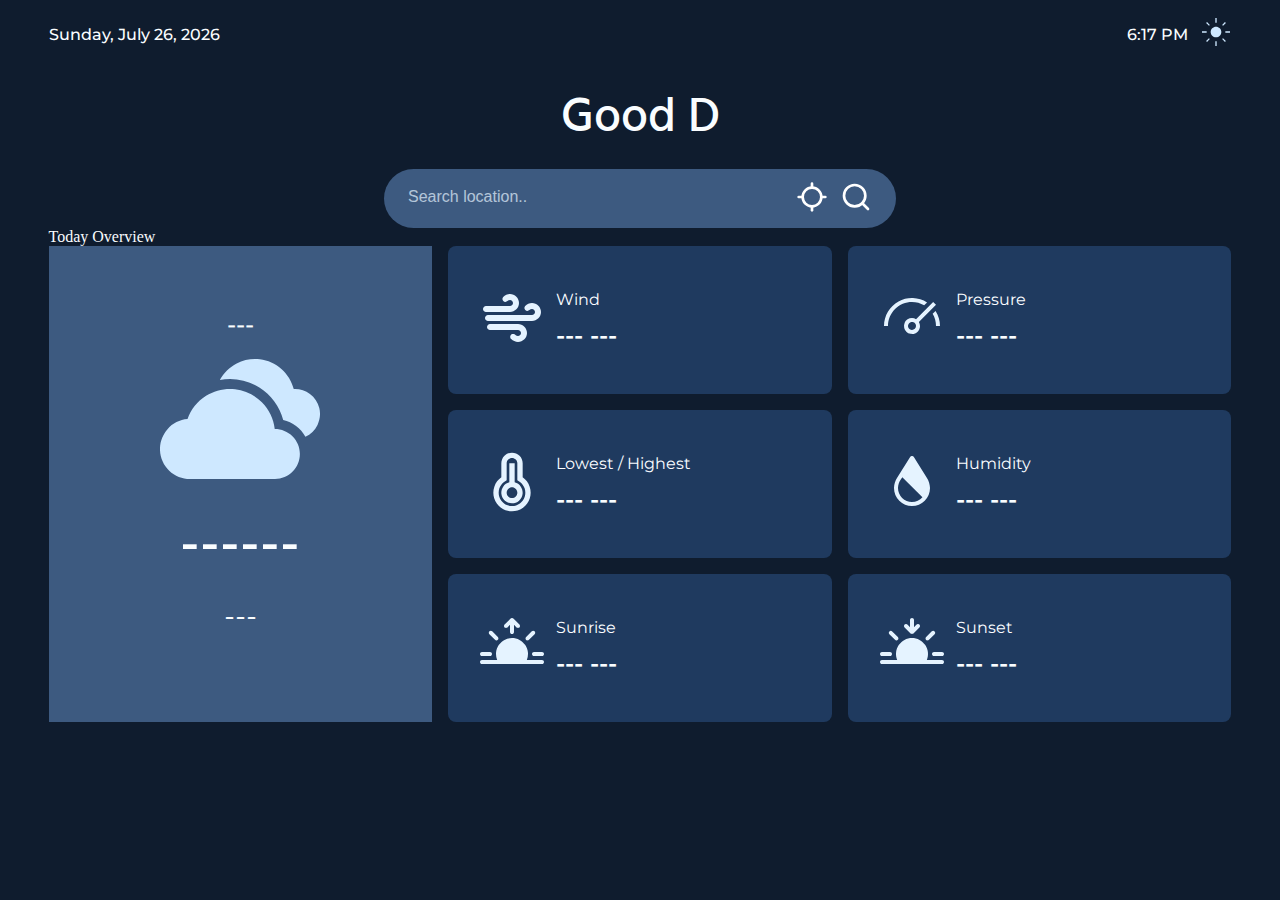
==== 04 Project - Weather App (API)/index.html @ 7feb9a85 "added project 4 - weather app api" ====
<!DOCTYPE html>
<html lang="en">
  <head>
    <meta charset="UTF-8" />
    <meta name="viewport" content="width=device-width, initial-scale=1.0" />
    <title>04 Project - Weather App (API)</title>
    <link rel="preconnect" href="https://fonts.googleapis.com" />
    <link rel="preconnect" href="https://fonts.gstatic.com" crossorigin />
    <link
      href="https://fonts.googleapis.com/css2?family=Hind:wght@300;400;500;600;700&family=Montserrat:ital,wght@0,100..900;1,100..900&display=swap"
      rel="stylesheet"
    />

    <link rel="stylesheet" href="style.css" />
  </head>
  <body class="dark-mode">
    <header>
      <p id="date">---, --- --, ----</p>
      <div class="right-heading">
        <p id="time">--:--</p>
        <button id="theme-toggle">
          <svg
            width="32"
            height="32"
            viewBox="0 0 32 32"
            fill="none"
            xmlns="http://www.w3.org/2000/svg"
          >
            <path
              d="M16 28C12.6667 28 9.83333 26.8333 7.5 24.5C5.16667 22.1667 4 19.3333 4 16C4 12.6667 5.16667 9.83333 7.5 7.5C9.83333 5.16667 12.6667 4 16 4C16.3111 4 16.6169 4.01111 16.9173 4.03333C17.2178 4.05556 17.512 4.08889 17.8 4.13333C16.8889 4.77778 16.1609 5.61689 15.616 6.65067C15.0711 7.68444 14.7991 8.80089 14.8 10C14.8 12 15.5 13.7 16.9 15.1C18.3 16.5 20 17.2 22 17.2C23.2222 17.2 24.3444 16.9276 25.3667 16.3827C26.3889 15.8378 27.2222 15.1102 27.8667 14.2C27.9111 14.4889 27.9444 14.7831 27.9667 15.0827C27.9889 15.3822 28 15.688 28 16C28 19.3333 26.8333 22.1667 24.5 24.5C22.1667 26.8333 19.3333 28 16 28Z"
              fill="#0F1C2E"
            />
          </svg>
        </button>
      </div>
    </header>

    <section id="search">
      <h2 id="greeting"></h2>
      <div class="search-bar">
        <input
          id="search-input"
          type="text"
          placeholder="Search location.."
          name="search"
        />
        <button id="track-btn">
          <svg
            xmlns="http://www.w3.org/2000/svg"
            width="32"
            height="32"
            viewBox="0 0 24 24"
            fill="none"
            stroke="currentColor"
            stroke-width="2"
            stroke-linecap="round"
            stroke-linejoin="round"
            class="lucide lucide-locate"
          >
            <line x1="2" x2="5" y1="12" y2="12" />
            <line x1="19" x2="22" y1="12" y2="12" />
            <line x1="12" x2="12" y1="2" y2="5" />
            <line x1="12" x2="12" y1="19" y2="22" />
            <circle cx="12" cy="12" r="7" />
          </svg>
        </button>
        <button id="search-btn" onclick="searchLocation()">
          <svg
            xmlns="http://www.w3.org/2000/svg"
            width="32"
            height="32"
            viewBox="0 0 24 24"
            fill="none"
            stroke="currentColor"
            stroke-width="2"
            stroke-linecap="round"
            stroke-linejoin="round"
            class="lucide lucide-search"
          >
            <circle cx="11" cy="11" r="8" />
            <path d="m21 21-4.3-4.3" />
          </svg>
        </button>
      </div>
    </section>

    <p id="today-heading">Today Overview</p>
    <main>
      <div id="today-temp">
        <p class="name">---</p>
        <div class="temp-icon">
          <img src="./assets/clouds.svg" alt="weather icon" id="weatherIcon" />
        </div>
        <h2 id="main-temp">------</h2>
        <p id="stat">---</p>
      </div>

      <div id="first-col">
        <div class="container">
          <div class="icon">
            <svg
              width="64"
              height="64"
              viewBox="0 0 64 64"
              fill="none"
              xmlns="http://www.w3.org/2000/svg"
            >
              <path
                d="M6 26C5.20435 26 4.44129 25.6839 3.87868 25.1213C3.31607 24.5587 3 23.7956 3 23C3 22.2044 3.31607 21.4413 3.87868 20.8787C4.44129 20.3161 5.20435 20 6 20H30C30.7956 20 31.5587 19.6839 32.1213 19.1213C32.6839 18.5587 33 17.7956 33 17C33 16.2044 32.6839 15.4413 32.1213 14.8787C31.5587 14.3161 30.7956 14 30 14C29.034 14.0281 28.1157 14.4264 27.435 15.1125C26.8659 15.6313 26.119 15.9114 25.349 15.8948C24.5791 15.8781 23.845 15.566 23.2988 15.0231C22.7527 14.4801 22.4362 13.7479 22.415 12.978C22.3938 12.2082 22.6695 11.4597 23.185 10.8875C24.994 9.07432 27.439 8.03838 30 8C32.3869 8 34.6761 8.94821 36.364 10.636C38.0518 12.3239 39 14.6131 39 17C39 19.3869 38.0518 21.6761 36.364 23.364C34.6761 25.0518 32.3869 26 30 26H6ZM52 17C49.4355 17.0358 46.9865 18.0719 45.175 19.8875C44.6595 20.4597 44.3838 21.2082 44.405 21.978C44.4262 22.7479 44.7427 23.4801 45.2888 24.0231C45.835 24.566 46.5691 24.8781 47.339 24.8948C48.109 24.9114 48.8559 24.6313 49.425 24.1125C50.1081 23.424 51.0305 23.0256 52 23C52.7956 23 53.5587 23.3161 54.1213 23.8787C54.6839 24.4413 55 25.2044 55 26C55 26.7956 54.6839 27.5587 54.1213 28.1213C53.5587 28.6839 52.7956 29 52 29H8C7.20435 29 6.44129 29.3161 5.87868 29.8787C5.31607 30.4413 5 31.2044 5 32C5 32.7956 5.31607 33.5587 5.87868 34.1213C6.44129 34.6839 7.20435 35 8 35H52C54.3869 35 56.6761 34.0518 58.364 32.364C60.0518 30.6761 61 28.3869 61 26C61 23.6131 60.0518 21.3239 58.364 19.636C56.6761 17.9482 54.3869 17 52 17ZM38 38H10C9.20435 38 8.44129 38.3161 7.87868 38.8787C7.31607 39.4413 7 40.2044 7 41C7 41.7956 7.31607 42.5587 7.87868 43.1213C8.44129 43.6839 9.20435 44 10 44H38C38.7956 44 39.5587 44.3161 40.1213 44.8787C40.6839 45.4413 41 46.2044 41 47C41 47.7956 40.6839 48.5587 40.1213 49.1213C39.5587 49.6839 38.7956 50 38 50C37.0333 49.9718 36.1142 49.5735 35.4325 48.8875C35.1605 48.5856 34.83 48.3421 34.461 48.1717C34.0921 48.0014 33.6924 47.9078 33.2862 47.8966C32.8799 47.8854 32.4757 47.9569 32.0979 48.1067C31.7201 48.2565 31.3767 48.4814 31.0885 48.7679C30.8004 49.0544 30.5734 49.3965 30.4214 49.7734C30.2694 50.1502 30.1955 50.5541 30.2043 50.9603C30.2131 51.3666 30.3043 51.7669 30.4725 52.1368C30.6406 52.5068 30.8822 52.8387 31.1825 53.1125C32.9921 54.9263 35.4381 55.9623 38 56C40.3869 56 42.6761 55.0518 44.364 53.364C46.0518 51.6761 47 49.3869 47 47C47 44.6131 46.0518 42.3239 44.364 40.636C42.6761 38.9482 40.3869 38 38 38Z"
              />
            </svg>
          </div>
          <div class="text">
            <h3>Wind</h3>
            <p id="wind-stat">--- ---</p>
          </div>
        </div>

        <div class="container">
          <div class="icon">
            <svg
              width="64"
              height="64"
              viewBox="0 0 64 64"
              fill="none"
              xmlns="http://www.w3.org/2000/svg"
            >
              <path
                d="M21.3333 13.3333C21.3333 10.5044 22.4571 7.79125 24.4574 5.79087C26.4578 3.79048 29.1709 2.66667 31.9999 2.66667C34.8289 2.66667 37.542 3.79048 39.5424 5.79087C41.5428 7.79125 42.6666 10.5044 42.6666 13.3333V27.3467C45.9279 29.6175 48.3793 32.87 49.6641 36.6306C50.9489 40.3912 51 44.4637 49.81 48.2554C48.6199 52.047 46.2508 55.3599 43.0476 57.7119C39.8443 60.0639 35.9739 61.3322 31.9999 61.3322C28.0259 61.3322 24.1556 60.0639 20.9523 57.7119C17.749 55.3599 15.3799 52.047 14.1899 48.2554C12.9998 44.4637 13.0509 40.3912 14.3357 36.6306C15.6205 32.87 18.072 29.6175 21.3333 27.3467V13.3333ZM24.3839 31.72C22.0537 33.3416 20.3019 35.6646 19.3835 38.3509C18.4652 41.0371 18.4281 43.9464 19.2779 46.6551C20.1276 49.3639 21.8198 51.7307 24.108 53.411C26.3962 55.0914 29.161 55.9975 31.9999 55.9975C34.8388 55.9975 37.6036 55.0914 39.8918 53.411C42.18 51.7307 43.8722 49.3639 44.7219 46.6551C45.5717 43.9464 45.5347 41.0371 44.6163 38.3509C43.6979 35.6646 41.9461 33.3416 39.6159 31.72L37.3333 30.128V13.3333C37.3333 11.9188 36.7713 10.5623 35.7712 9.5621C34.771 8.56191 33.4144 8 31.9999 8C30.5854 8 29.2289 8.56191 28.2287 9.5621C27.2285 10.5623 26.6666 11.9188 26.6666 13.3333V30.128L24.3839 31.72ZM29.3333 32.336V13.3333H34.6666V32.336C37.1746 32.9913 39.3583 34.537 40.81 36.6845C42.2618 38.832 42.8823 41.4344 42.5557 44.0059C42.2292 46.5774 40.9778 48.9422 39.0353 50.6586C37.0929 52.375 34.5921 53.3258 31.9999 53.3333C29.4019 53.3359 26.8922 52.3902 24.942 50.6737C22.9917 48.9572 21.735 46.5879 21.4077 44.0106C21.0804 41.4332 21.705 38.825 23.1642 36.6755C24.6235 34.526 26.817 32.9829 29.3333 32.336ZM31.9999 48C33.4144 48 34.771 47.4381 35.7712 46.4379C36.7713 45.4377 37.3333 44.0812 37.3333 42.6667C37.3333 41.2522 36.7713 39.8956 35.7712 38.8954C34.771 37.8952 33.4144 37.3333 31.9999 37.3333C30.5854 37.3333 29.2289 37.8952 28.2287 38.8954C27.2285 39.8956 26.6666 41.2522 26.6666 42.6667C26.6666 44.0812 27.2285 45.4377 28.2287 46.4379C29.2289 47.4381 30.5854 48 31.9999 48Z"
              />
            </svg>
          </div>
          <div class="text">
            <h3>Lowest / Highest</h3>
            <p id="temp-stat">--- ---</p>
          </div>
        </div>

        <div class="container sunrise">
          <div class="icon">
            <svg
              width="64"
              height="64"
              viewBox="0 0 64 64"
              fill="none"
              xmlns="http://www.w3.org/2000/svg"
            >
              <g clip-path="url(#clip0_189_203)">
                <path
                  d="M30.584 4.584C30.7698 4.39775 30.9905 4.24998 31.2335 4.14915C31.4764 4.04833 31.7369 3.99643 32 3.99643C32.2631 3.99643 32.5236 4.04833 32.7665 4.14915C33.0095 4.24998 33.2302 4.39775 33.416 4.584L39.416 10.584C39.602 10.77 39.7495 10.9907 39.8501 11.2337C39.9507 11.4766 40.0025 11.737 40.0025 12C40.0025 12.263 39.9507 12.5234 39.8501 12.7663C39.7495 13.0093 39.602 13.2301 39.416 13.416C39.23 13.602 39.0093 13.7495 38.7663 13.8501C38.5234 13.9507 38.263 14.0025 38 14.0025C37.737 14.0025 37.4766 13.9507 37.2337 13.8501C36.9907 13.7495 36.77 13.602 36.584 13.416L34 10.828V18C34 18.5304 33.7893 19.0391 33.4142 19.4142C33.0391 19.7893 32.5304 20 32 20C31.4696 20 30.9609 19.7893 30.5858 19.4142C30.2107 19.0391 30 18.5304 30 18V10.828L27.416 13.416C27.23 13.602 27.0093 13.7495 26.7663 13.8501C26.5234 13.9507 26.263 14.0025 26 14.0025C25.737 14.0025 25.4766 13.9507 25.2337 13.8501C24.9907 13.7495 24.77 13.602 24.584 13.416C24.398 13.2301 24.2505 13.0093 24.1499 12.7663C24.0493 12.5234 23.9975 12.263 23.9975 12C23.9975 11.737 24.0493 11.4766 24.1499 11.2337C24.2505 10.9907 24.398 10.77 24.584 10.584L30.584 4.584ZM9.372 17.372C9.74706 16.9971 10.2557 16.7864 10.786 16.7864C11.3163 16.7864 11.8249 16.9971 12.2 17.372L17.856 23.028C18.2203 23.4052 18.4219 23.9104 18.4173 24.4348C18.4128 24.9592 18.2025 25.4608 17.8316 25.8316C17.4608 26.2025 16.9592 26.4128 16.4348 26.4174C15.9104 26.4219 15.4052 26.2203 15.028 25.856L9.372 20.2C8.99706 19.8249 8.78643 19.3163 8.78643 18.786C8.78643 18.2557 8.99706 17.7471 9.372 17.372ZM54.628 17.372C55.0029 17.7471 55.2136 18.2557 55.2136 18.786C55.2136 19.3163 55.0029 19.8249 54.628 20.2L48.972 25.856C48.7875 26.047 48.5668 26.1994 48.3228 26.3042C48.0788 26.409 47.8164 26.4642 47.5508 26.4665C47.2852 26.4688 47.0219 26.4182 46.7761 26.3176C46.5303 26.2171 46.307 26.0686 46.1192 25.8808C45.9314 25.693 45.7829 25.4697 45.6824 25.2239C45.5818 24.9781 45.5312 24.7148 45.5335 24.4492C45.5358 24.1836 45.591 23.9212 45.6958 23.6772C45.8006 23.4332 45.953 23.2125 46.144 23.028L51.8 17.372C52.1751 16.9971 52.6837 16.7864 53.214 16.7864C53.7443 16.7864 54.2529 16.9971 54.628 17.372ZM46.836 46C47.8167 43.5714 48.1863 40.9391 47.9121 38.3344C47.638 35.7296 46.7286 33.2319 45.2638 31.0607C43.799 28.8894 41.8236 27.1109 39.5109 25.8814C37.1983 24.6519 34.6192 24.0089 32 24.0089C29.3808 24.0089 26.8017 24.6519 24.4891 25.8814C22.1764 27.1109 20.201 28.8894 18.7362 31.0607C17.2714 33.2319 16.362 35.7296 16.0879 38.3344C15.8137 40.9391 16.1833 43.5714 17.164 46H2C1.46957 46 0.960859 46.2107 0.585786 46.5858C0.210714 46.9609 0 47.4696 0 48C0 48.5304 0.210714 49.0391 0.585786 49.4142C0.960859 49.7893 1.46957 50 2 50H62C62.5304 50 63.0391 49.7893 63.4142 49.4142C63.7893 49.0391 64 48.5304 64 48C64 47.4696 63.7893 46.9609 63.4142 46.5858C63.0391 46.2107 62.5304 46 62 46H46.84H46.836ZM0 40C0 39.4696 0.210714 38.9609 0.585786 38.5858C0.960859 38.2107 1.46957 38 2 38H10C10.5304 38 11.0391 38.2107 11.4142 38.5858C11.7893 38.9609 12 39.4696 12 40C12 40.5304 11.7893 41.0391 11.4142 41.4142C11.0391 41.7893 10.5304 42 10 42H2C1.46957 42 0.960859 41.7893 0.585786 41.4142C0.210714 41.0391 0 40.5304 0 40ZM52 40C52 39.4696 52.2107 38.9609 52.5858 38.5858C52.9609 38.2107 53.4696 38 54 38H62C62.5304 38 63.0391 38.2107 63.4142 38.5858C63.7893 38.9609 64 39.4696 64 40C64 40.5304 63.7893 41.0391 63.4142 41.4142C63.0391 41.7893 62.5304 42 62 42H54C53.4696 42 52.9609 41.7893 52.5858 41.4142C52.2107 41.0391 52 40.5304 52 40Z"
                />
              </g>
              <defs>
                <clipPath id="clip0_189_203">
                  <rect width="64" height="64" fill="white" />
                </clipPath>
              </defs>
            </svg>
          </div>
          <div class="text">
            <h3>Sunrise</h3>
            <p id="sunrise-time">--- ---</p>
          </div>
        </div>
      </div>

      <div id="second-col">
        <div class="container">
          <div class="icon">
            <svg
              width="64"
              height="64"
              viewBox="0 0 64 64"
              fill="none"
              xmlns="http://www.w3.org/2000/svg"
            >
              <path
                d="M60 40C59.9972 34.6555 58.4482 29.426 55.54 24.942L52.652 27.832C54.8427 31.5128 55.9993 35.7166 56 40H60ZM56 18.828L53.172 16L36.038 33.134C34.8188 32.3991 33.4236 32.0073 32 32C30.4178 32 28.8711 32.4692 27.5555 33.3482C26.2399 34.2273 25.2145 35.4767 24.609 36.9385C24.0035 38.4003 23.8451 40.0089 24.1538 41.5607C24.4624 43.1126 25.2244 44.538 26.3432 45.6569C27.462 46.7757 28.8875 47.5376 30.4393 47.8463C31.9912 48.155 33.5997 47.9965 35.0615 47.391C36.5233 46.7855 37.7727 45.7602 38.6518 44.4446C39.5308 43.129 40 41.5823 40 40C39.9931 38.5757 39.6013 37.1798 38.866 35.96L56 18.828ZM32 44C31.2089 44 30.4356 43.7654 29.7778 43.3259C29.12 42.8864 28.6073 42.2616 28.3045 41.5307C28.0018 40.7998 27.9226 39.9956 28.0769 39.2196C28.2312 38.4437 28.6122 37.731 29.1716 37.1716C29.731 36.6122 30.4438 36.2312 31.2197 36.0769C31.9956 35.9225 32.7999 36.0017 33.5308 36.3045C34.2617 36.6072 34.8864 37.1199 35.3259 37.7777C35.7654 38.4355 36 39.2089 36 40C36 41.0609 35.5786 42.0783 34.8285 42.8284C34.0783 43.5786 33.0609 44 32 44ZM32 16C36.2827 16.0011 40.4858 17.1577 44.166 19.348L47.074 16.442C42.848 13.7243 37.9677 12.1959 32.9464 12.0175C27.9252 11.8392 22.9487 13.0174 18.5405 15.4283C14.1323 17.8393 10.4554 21.3937 7.8966 25.7178C5.33782 30.0418 3.99176 34.9756 4.00004 40H8.00004C8.00745 33.6371 10.5384 27.5369 15.0377 23.0376C19.5369 18.5384 25.6371 16.0074 32 16Z"
              />
            </svg>
          </div>
          <div class="text">
            <h3>Pressure</h3>
            <p id="pressure">--- ---</p>
          </div>
        </div>

        <div class="container">
          <div class="icon">
            <svg
              width="64"
              height="64"
              viewBox="0 0 64 64"
              fill="none"
              xmlns="http://www.w3.org/2000/svg"
            >
              <path
                d="M46.952 27.986L33.694 6.874C33.5016 6.60402 33.2475 6.38392 32.9529 6.23206C32.6582 6.08019 32.3315 6.00096 32 6.00096C31.6685 6.00096 31.3418 6.08019 31.0471 6.23206C30.7525 6.38392 30.4984 6.60402 30.306 6.874L16.988 28.088C15.1393 31.0725 14.1088 34.491 14 38C14 42.7739 15.8964 47.3523 19.2721 50.7279C22.6477 54.1036 27.2261 56 32 56C36.7739 56 41.3523 54.1036 44.7279 50.7279C48.1036 47.3523 50 42.7739 50 38C49.8853 34.4515 48.8337 30.9966 46.952 27.986ZM32 52C28.2886 51.9947 24.7307 50.518 22.1063 47.8936C19.482 45.2693 18.0053 41.7114 18 38C18.1084 35.2035 18.9483 32.4844 20.436 30.114L22.306 27.134L42.454 47.282C41.1452 48.7643 39.5364 49.9516 37.7342 50.7653C35.9319 51.579 33.9774 51.9985 32 52Z"
              />
            </svg>
          </div>
          <div class="text">
            <h3>Humidity</h3>
            <p id="humidity">--- ---</p>
          </div>
        </div>

        <div class="container sunset">
          <div class="icon">
            <svg
              width="64"
              height="64"
              viewBox="0 0 64 64"
              fill="none"
              xmlns="http://www.w3.org/2000/svg"
            >
              <g clip-path="url(#clip0_189_282)">
                <path
                  d="M30.584 19.416C30.7698 19.6023 30.9905 19.75 31.2335 19.8509C31.4764 19.9517 31.7369 20.0036 32 20.0036C32.2631 20.0036 32.5236 19.9517 32.7665 19.8509C33.0095 19.75 33.2302 19.6023 33.416 19.416L39.416 13.416C39.602 13.23 39.7495 13.0093 39.8501 12.7663C39.9507 12.5234 40.0025 12.263 40.0025 12C40.0025 11.737 39.9507 11.4766 39.8501 11.2337C39.7495 10.9907 39.602 10.77 39.416 10.584C39.23 10.398 39.0093 10.2505 38.7663 10.1499C38.5234 10.0493 38.263 9.99747 38 9.99747C37.737 9.99747 37.4766 10.0493 37.2337 10.1499C36.9907 10.2505 36.77 10.398 36.584 10.584L34 13.172V6C34 5.46957 33.7893 4.96086 33.4142 4.58579C33.0391 4.21071 32.5304 4 32 4C31.4696 4 30.9609 4.21071 30.5858 4.58579C30.2107 4.96086 30 5.46957 30 6V13.172L27.416 10.584C27.23 10.398 27.0093 10.2505 26.7663 10.1499C26.5234 10.0493 26.263 9.99747 26 9.99747C25.737 9.99747 25.4766 10.0493 25.2337 10.1499C24.9907 10.2505 24.77 10.398 24.584 10.584C24.398 10.77 24.2505 10.9907 24.1499 11.2337C24.0493 11.4766 23.9975 11.737 23.9975 12C23.9975 12.263 24.0493 12.5234 24.1499 12.7663C24.2505 13.0093 24.398 13.23 24.584 13.416L30.584 19.416ZM9.372 17.376C9.74706 17.0011 10.2557 16.7904 10.786 16.7904C11.3163 16.7904 11.8249 17.0011 12.2 17.376L17.856 23.028C18.2203 23.4052 18.4219 23.9104 18.4173 24.4348C18.4128 24.9592 18.2025 25.4608 17.8316 25.8316C17.4608 26.2025 16.9592 26.4128 16.4348 26.4173C15.9104 26.4219 15.4052 26.2203 15.028 25.856L9.372 20.2C8.99706 19.8249 8.78643 19.3163 8.78643 18.786C8.78643 18.2557 8.99706 17.7511 9.372 17.376ZM54.628 17.376C55.0017 17.7509 55.2116 18.2587 55.2116 18.788C55.2116 19.3173 55.0017 19.8251 54.628 20.2L48.972 25.856C48.7875 26.047 48.5668 26.1994 48.3228 26.3042C48.0788 26.409 47.8164 26.4642 47.5508 26.4665C47.2852 26.4688 47.0219 26.4182 46.7761 26.3176C46.5303 26.2171 46.307 26.0686 46.1192 25.8808C45.9314 25.693 45.7829 25.4697 45.6824 25.2239C45.5818 24.9781 45.5312 24.7148 45.5335 24.4492C45.5358 24.1836 45.591 23.9212 45.6958 23.6772C45.8006 23.4332 45.953 23.2125 46.144 23.028L51.8 17.372C52.1751 16.9971 52.6837 16.7864 53.214 16.7864C53.7443 16.7864 54.2529 17.0011 54.628 17.376ZM46.836 46C47.8167 43.5714 48.1863 40.9391 47.9121 38.3344C47.638 35.7296 46.7286 33.2319 45.2638 31.0607C43.799 28.8894 41.8236 27.1109 39.5109 25.8814C37.1983 24.6519 34.6192 24.0089 32 24.0089C29.3808 24.0089 26.8017 24.6519 24.4891 25.8814C22.1764 27.1109 20.201 28.8894 18.7362 31.0607C17.2714 33.2319 16.362 35.7296 16.0879 38.3344C15.8137 40.9391 16.1833 43.5714 17.164 46H2C1.46957 46 0.960859 46.2107 0.585786 46.5858C0.210714 46.9609 0 47.4696 0 48C0 48.5304 0.210714 49.0391 0.585786 49.4142C0.960859 49.7893 1.46957 50 2 50H62C62.5304 50 63.0391 49.7893 63.4142 49.4142C63.7893 49.0391 64 48.5304 64 48C64 47.4696 63.7893 46.9609 63.4142 46.5858C63.0391 46.2107 62.5304 46 62 46H46.84H46.836ZM0 40C0 39.4696 0.210714 38.9609 0.585786 38.5858C0.960859 38.2107 1.46957 38 2 38H10C10.5304 38 11.0391 38.2107 11.4142 38.5858C11.7893 38.9609 12 39.4696 12 40C12 40.5304 11.7893 41.0391 11.4142 41.4142C11.0391 41.7893 10.5304 42 10 42H2C1.46957 42 0.960859 41.7893 0.585786 41.4142C0.210714 41.0391 0 40.5304 0 40ZM52 40C52 39.4696 52.2107 38.9609 52.5858 38.5858C52.9609 38.2107 53.4696 38 54 38H62C62.5304 38 63.0391 38.2107 63.4142 38.5858C63.7893 38.9609 64 39.4696 64 40C64 40.5304 63.7893 41.0391 63.4142 41.4142C63.0391 41.7893 62.5304 42 62 42H54C53.4696 42 52.9609 41.7893 52.5858 41.4142C52.2107 41.0391 52 40.5304 52 40Z"
                />
              </g>
              <defs>
                <clipPath id="clip0_189_282">
                  <rect width="64" height="64" fill="white" />
                </clipPath>
              </defs>
            </svg>
          </div>
          <div class="text">
            <h3>Sunset</h3>
            <p id="sunset-time">--- ---</p>
          </div>
        </div>
      </div>
    </main>
    <script src="index.js"></script>
  </body>
</html>
---- 04 Project - Weather App (API)/style.css ----
* {
  margin: 0px;
  padding: 0px;
  box-sizing: border-box;
}

:root {
  /* Dark Mode */
  --primary: #0f1c2e;
  --secondary: #3d5a80;
  --light-primary: #e5f3ff;
  --font-light: #fafdff;
  --font-dark: #0f1c2e;
  --svg-light: #0f1c2e;
  --svg-dark: #ffffff;
  --light-tertiary: #d0dcf6;
  --card-dark: #1f3a5f;
  --heading: "Hind", sans-serif;
  --paragraph: "Montserrat", sans-serif;
}

body {
  background-color: var(--primary);
  max-width: 1183px;
  transition: background-color 0.3s, color 0.3s;
  margin: 0px auto;
}

header {
  display: flex;
  justify-content: space-between;
  align-items: center;
  padding: 16px 0px;
}

.right-heading {
  display: flex;
  gap: 12px;
  align-items: center;
}

#greeting {
  font-family: var(--heading);
  font-weight: 500;
  font-size: 3em;
  margin: 12px 0px;
  white-space: pre-wrap;
}

h3 {
  font-size: 1em;
  font-family: var(--paragraph);
  font-weight: 400;
}

#date,
#time {
  font-size: 16px;
  font-family: var(--paragraph);
  font-weight: 500;
}
.container p {
  font-size: 1.5em;
  font-family: var(--paragraph);
  font-weight: 600;
  margin-top: 12px;
}

.name {
  font-size: 24px;
  font-weight: 500;
  font-family: var(--paragraph);
}

#main-temp {
  font-size: 56px;
  font-family: var(--heading);
  font-weight: 500;
}

#stat {
  font-size: 32px;
  font-weight: 300;
  font-family: var(--heading);
}

.dark-mode {
  background-color: var(--primary);
  color: var(--font-light);
}

.light-mode {
  background-color: var(--light-primary);
  color: var(--font-dark);
}

#theme-toggle {
  cursor: pointer;
  border: none;
  font-size: 16px;
  background: transparent;
}

#search {
  text-align: center;
}

#search-btn,
#track-btn {
  border: none;
  background: transparent;
  cursor: pointer;
}

.light-mode #search-btn svg,
.light-mode #track-btn svg {
  stroke: var(--svg-light);
}

.light-mode .container .icon svg {
  fill: var(--primary);
}

.dark-mode .container .icon svg {
  fill: var(--light-primary);
}

.dark-mode #search-btn svg,
.dark-mode #track-btn svg {
  stroke: var(--svg-dark);
}

.dark-mode .search-bar {
  border-radius: 50px;
  display: flex;
  align-items: stretch;
  overflow: hidden;
  width: 100%;
  max-width: 512px;
  padding: 12px 24px;
  gap: 12px;
  margin: 0px auto;
  text-align: center;
  background-color: var(--secondary);
}

.light-mode .search-bar {
  border-radius: 50px;
  display: flex;
  align-items: stretch;
  overflow: hidden;
  width: 100%;
  max-width: 512px;
  padding: 12px 24px;
  gap: 12px;
  margin: 0px auto;
  text-align: center;
  background-color: var(--light-tertiary);
}

.dark-mode .search-bar input {
  border: none;
  background-color: transparent;
  width: 100%;
  height: 32px;
  color: var(--font-light);
  font-size: 16px;
}

.light-mode .search-bar input {
  border: none;
  background-color: transparent;
  width: 100%;
  height: 32px;
  color: var(--font-dark);
  font-size: 16px;
}

.dark-mode .search-bar input::placeholder {
  color: var(--light-primary);
  font-size: 16px;
  opacity: 70%;
}

.light-mode .search-bar input::placeholder {
  color: var(--primary);
  font-size: 16px;
  opacity: 70%;
}

.dark-mode .search-bar input:focus,
.light-mode .search-bar input:focus {
  border: none;
  outline: none;
  background: transparent;
}

main {
  display: grid;
  grid-template-columns: 1fr 1fr 1fr;
  gap: 16px;
}

.container {
  width: 100%;
  height: 100%;
  max-height: 158px;
  background-color: var(--card-dark);
  border-radius: 8px;
  padding: 40px 32px;
  display: flex;
  gap: 12px;
  align-items: center;
}

.light-mode .container {
  background-color: #cee8ff;
}

#today-temp {
  background-color: var(--secondary);
  text-align: center;
  padding: 64px 32px;
}

.light-mode #today-temp {
  background-color: #b8ddff;
  text-align: center;
  padding: 64px 32px;
}

.light-mode .sunrise,
.light-mode .sunset {
  background-color: #d0dcf6;
}

#first-col,
#second-col {
  display: flex;
  flex-direction: column;
  gap: 16px;
}
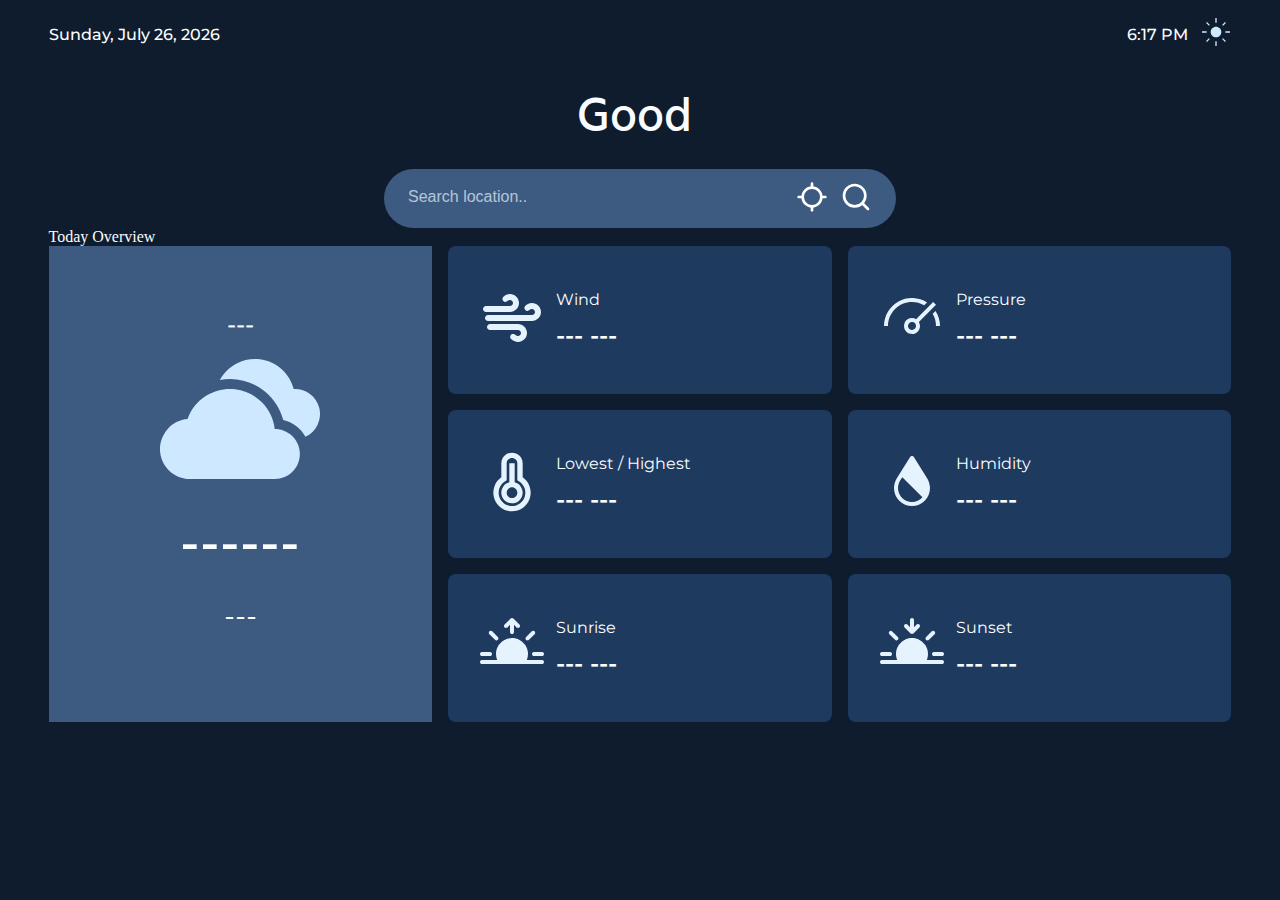
==== commit 18c17209: "Added weather app ask for user's location feature using opencagedata API" ====
--- a/04 Project - Weather App (API)/index.html
+++ b/04 Project - Weather App (API)/index.html
@@ -1,238 +1,239 @@
-<!DOCTYPE html>
-<html lang="en">
-  <head>
-    <meta charset="UTF-8" />
-    <meta name="viewport" content="width=device-width, initial-scale=1.0" />
-    <title>04 Project - Weather App (API)</title>
-    <link rel="preconnect" href="https://fonts.googleapis.com" />
-    <link rel="preconnect" href="https://fonts.gstatic.com" crossorigin />
-    <link
-      href="https://fonts.googleapis.com/css2?family=Hind:wght@300;400;500;600;700&family=Montserrat:ital,wght@0,100..900;1,100..900&display=swap"
-      rel="stylesheet"
-    />
-
-    <link rel="stylesheet" href="style.css" />
-  </head>
-  <body class="dark-mode">
-    <header>
-      <p id="date">---, --- --, ----</p>
-      <div class="right-heading">
-        <p id="time">--:--</p>
-        <button id="theme-toggle">
-          <svg
-            width="32"
-            height="32"
-            viewBox="0 0 32 32"
-            fill="none"
-            xmlns="http://www.w3.org/2000/svg"
-          >
-            <path
-              d="M16 28C12.6667 28 9.83333 26.8333 7.5 24.5C5.16667 22.1667 4 19.3333 4 16C4 12.6667 5.16667 9.83333 7.5 7.5C9.83333 5.16667 12.6667 4 16 4C16.3111 4 16.6169 4.01111 16.9173 4.03333C17.2178 4.05556 17.512 4.08889 17.8 4.13333C16.8889 4.77778 16.1609 5.61689 15.616 6.65067C15.0711 7.68444 14.7991 8.80089 14.8 10C14.8 12 15.5 13.7 16.9 15.1C18.3 16.5 20 17.2 22 17.2C23.2222 17.2 24.3444 16.9276 25.3667 16.3827C26.3889 15.8378 27.2222 15.1102 27.8667 14.2C27.9111 14.4889 27.9444 14.7831 27.9667 15.0827C27.9889 15.3822 28 15.688 28 16C28 19.3333 26.8333 22.1667 24.5 24.5C22.1667 26.8333 19.3333 28 16 28Z"
-              fill="#0F1C2E"
-            />
-          </svg>
-        </button>
-      </div>
-    </header>
-
-    <section id="search">
-      <h2 id="greeting"></h2>
-      <div class="search-bar">
-        <input
-          id="search-input"
-          type="text"
-          placeholder="Search location.."
-          name="search"
-        />
-        <button id="track-btn">
-          <svg
-            xmlns="http://www.w3.org/2000/svg"
-            width="32"
-            height="32"
-            viewBox="0 0 24 24"
-            fill="none"
-            stroke="currentColor"
-            stroke-width="2"
-            stroke-linecap="round"
-            stroke-linejoin="round"
-            class="lucide lucide-locate"
-          >
-            <line x1="2" x2="5" y1="12" y2="12" />
-            <line x1="19" x2="22" y1="12" y2="12" />
-            <line x1="12" x2="12" y1="2" y2="5" />
-            <line x1="12" x2="12" y1="19" y2="22" />
-            <circle cx="12" cy="12" r="7" />
-          </svg>
-        </button>
-        <button id="search-btn" onclick="searchLocation()">
-          <svg
-            xmlns="http://www.w3.org/2000/svg"
-            width="32"
-            height="32"
-            viewBox="0 0 24 24"
-            fill="none"
-            stroke="currentColor"
-            stroke-width="2"
-            stroke-linecap="round"
-            stroke-linejoin="round"
-            class="lucide lucide-search"
-          >
-            <circle cx="11" cy="11" r="8" />
-            <path d="m21 21-4.3-4.3" />
-          </svg>
-        </button>
-      </div>
-    </section>
-
-    <p id="today-heading">Today Overview</p>
-    <main>
-      <div id="today-temp">
-        <p class="name">---</p>
-        <div class="temp-icon">
-          <img src="./assets/clouds.svg" alt="weather icon" id="weatherIcon" />
-        </div>
-        <h2 id="main-temp">------</h2>
-        <p id="stat">---</p>
-      </div>
-
-      <div id="first-col">
-        <div class="container">
-          <div class="icon">
-            <svg
-              width="64"
-              height="64"
-              viewBox="0 0 64 64"
-              fill="none"
-              xmlns="http://www.w3.org/2000/svg"
-            >
-              <path
-                d="M6 26C5.20435 26 4.44129 25.6839 3.87868 25.1213C3.31607 24.5587 3 23.7956 3 23C3 22.2044 3.31607 21.4413 3.87868 20.8787C4.44129 20.3161 5.20435 20 6 20H30C30.7956 20 31.5587 19.6839 32.1213 19.1213C32.6839 18.5587 33 17.7956 33 17C33 16.2044 32.6839 15.4413 32.1213 14.8787C31.5587 14.3161 30.7956 14 30 14C29.034 14.0281 28.1157 14.4264 27.435 15.1125C26.8659 15.6313 26.119 15.9114 25.349 15.8948C24.5791 15.8781 23.845 15.566 23.2988 15.0231C22.7527 14.4801 22.4362 13.7479 22.415 12.978C22.3938 12.2082 22.6695 11.4597 23.185 10.8875C24.994 9.07432 27.439 8.03838 30 8C32.3869 8 34.6761 8.94821 36.364 10.636C38.0518 12.3239 39 14.6131 39 17C39 19.3869 38.0518 21.6761 36.364 23.364C34.6761 25.0518 32.3869 26 30 26H6ZM52 17C49.4355 17.0358 46.9865 18.0719 45.175 19.8875C44.6595 20.4597 44.3838 21.2082 44.405 21.978C44.4262 22.7479 44.7427 23.4801 45.2888 24.0231C45.835 24.566 46.5691 24.8781 47.339 24.8948C48.109 24.9114 48.8559 24.6313 49.425 24.1125C50.1081 23.424 51.0305 23.0256 52 23C52.7956 23 53.5587 23.3161 54.1213 23.8787C54.6839 24.4413 55 25.2044 55 26C55 26.7956 54.6839 27.5587 54.1213 28.1213C53.5587 28.6839 52.7956 29 52 29H8C7.20435 29 6.44129 29.3161 5.87868 29.8787C5.31607 30.4413 5 31.2044 5 32C5 32.7956 5.31607 33.5587 5.87868 34.1213C6.44129 34.6839 7.20435 35 8 35H52C54.3869 35 56.6761 34.0518 58.364 32.364C60.0518 30.6761 61 28.3869 61 26C61 23.6131 60.0518 21.3239 58.364 19.636C56.6761 17.9482 54.3869 17 52 17ZM38 38H10C9.20435 38 8.44129 38.3161 7.87868 38.8787C7.31607 39.4413 7 40.2044 7 41C7 41.7956 7.31607 42.5587 7.87868 43.1213C8.44129 43.6839 9.20435 44 10 44H38C38.7956 44 39.5587 44.3161 40.1213 44.8787C40.6839 45.4413 41 46.2044 41 47C41 47.7956 40.6839 48.5587 40.1213 49.1213C39.5587 49.6839 38.7956 50 38 50C37.0333 49.9718 36.1142 49.5735 35.4325 48.8875C35.1605 48.5856 34.83 48.3421 34.461 48.1717C34.0921 48.0014 33.6924 47.9078 33.2862 47.8966C32.8799 47.8854 32.4757 47.9569 32.0979 48.1067C31.7201 48.2565 31.3767 48.4814 31.0885 48.7679C30.8004 49.0544 30.5734 49.3965 30.4214 49.7734C30.2694 50.1502 30.1955 50.5541 30.2043 50.9603C30.2131 51.3666 30.3043 51.7669 30.4725 52.1368C30.6406 52.5068 30.8822 52.8387 31.1825 53.1125C32.9921 54.9263 35.4381 55.9623 38 56C40.3869 56 42.6761 55.0518 44.364 53.364C46.0518 51.6761 47 49.3869 47 47C47 44.6131 46.0518 42.3239 44.364 40.636C42.6761 38.9482 40.3869 38 38 38Z"
-              />
-            </svg>
-          </div>
-          <div class="text">
-            <h3>Wind</h3>
-            <p id="wind-stat">--- ---</p>
-          </div>
-        </div>
-
-        <div class="container">
-          <div class="icon">
-            <svg
-              width="64"
-              height="64"
-              viewBox="0 0 64 64"
-              fill="none"
-              xmlns="http://www.w3.org/2000/svg"
-            >
-              <path
-                d="M21.3333 13.3333C21.3333 10.5044 22.4571 7.79125 24.4574 5.79087C26.4578 3.79048 29.1709 2.66667 31.9999 2.66667C34.8289 2.66667 37.542 3.79048 39.5424 5.79087C41.5428 7.79125 42.6666 10.5044 42.6666 13.3333V27.3467C45.9279 29.6175 48.3793 32.87 49.6641 36.6306C50.9489 40.3912 51 44.4637 49.81 48.2554C48.6199 52.047 46.2508 55.3599 43.0476 57.7119C39.8443 60.0639 35.9739 61.3322 31.9999 61.3322C28.0259 61.3322 24.1556 60.0639 20.9523 57.7119C17.749 55.3599 15.3799 52.047 14.1899 48.2554C12.9998 44.4637 13.0509 40.3912 14.3357 36.6306C15.6205 32.87 18.072 29.6175 21.3333 27.3467V13.3333ZM24.3839 31.72C22.0537 33.3416 20.3019 35.6646 19.3835 38.3509C18.4652 41.0371 18.4281 43.9464 19.2779 46.6551C20.1276 49.3639 21.8198 51.7307 24.108 53.411C26.3962 55.0914 29.161 55.9975 31.9999 55.9975C34.8388 55.9975 37.6036 55.0914 39.8918 53.411C42.18 51.7307 43.8722 49.3639 44.7219 46.6551C45.5717 43.9464 45.5347 41.0371 44.6163 38.3509C43.6979 35.6646 41.9461 33.3416 39.6159 31.72L37.3333 30.128V13.3333C37.3333 11.9188 36.7713 10.5623 35.7712 9.5621C34.771 8.56191 33.4144 8 31.9999 8C30.5854 8 29.2289 8.56191 28.2287 9.5621C27.2285 10.5623 26.6666 11.9188 26.6666 13.3333V30.128L24.3839 31.72ZM29.3333 32.336V13.3333H34.6666V32.336C37.1746 32.9913 39.3583 34.537 40.81 36.6845C42.2618 38.832 42.8823 41.4344 42.5557 44.0059C42.2292 46.5774 40.9778 48.9422 39.0353 50.6586C37.0929 52.375 34.5921 53.3258 31.9999 53.3333C29.4019 53.3359 26.8922 52.3902 24.942 50.6737C22.9917 48.9572 21.735 46.5879 21.4077 44.0106C21.0804 41.4332 21.705 38.825 23.1642 36.6755C24.6235 34.526 26.817 32.9829 29.3333 32.336ZM31.9999 48C33.4144 48 34.771 47.4381 35.7712 46.4379C36.7713 45.4377 37.3333 44.0812 37.3333 42.6667C37.3333 41.2522 36.7713 39.8956 35.7712 38.8954C34.771 37.8952 33.4144 37.3333 31.9999 37.3333C30.5854 37.3333 29.2289 37.8952 28.2287 38.8954C27.2285 39.8956 26.6666 41.2522 26.6666 42.6667C26.6666 44.0812 27.2285 45.4377 28.2287 46.4379C29.2289 47.4381 30.5854 48 31.9999 48Z"
-              />
-            </svg>
-          </div>
-          <div class="text">
-            <h3>Lowest / Highest</h3>
-            <p id="temp-stat">--- ---</p>
-          </div>
-        </div>
-
-        <div class="container sunrise">
-          <div class="icon">
-            <svg
-              width="64"
-              height="64"
-              viewBox="0 0 64 64"
-              fill="none"
-              xmlns="http://www.w3.org/2000/svg"
-            >
-              <g clip-path="url(#clip0_189_203)">
-                <path
-                  d="M30.584 4.584C30.7698 4.39775 30.9905 4.24998 31.2335 4.14915C31.4764 4.04833 31.7369 3.99643 32 3.99643C32.2631 3.99643 32.5236 4.04833 32.7665 4.14915C33.0095 4.24998 33.2302 4.39775 33.416 4.584L39.416 10.584C39.602 10.77 39.7495 10.9907 39.8501 11.2337C39.9507 11.4766 40.0025 11.737 40.0025 12C40.0025 12.263 39.9507 12.5234 39.8501 12.7663C39.7495 13.0093 39.602 13.2301 39.416 13.416C39.23 13.602 39.0093 13.7495 38.7663 13.8501C38.5234 13.9507 38.263 14.0025 38 14.0025C37.737 14.0025 37.4766 13.9507 37.2337 13.8501C36.9907 13.7495 36.77 13.602 36.584 13.416L34 10.828V18C34 18.5304 33.7893 19.0391 33.4142 19.4142C33.0391 19.7893 32.5304 20 32 20C31.4696 20 30.9609 19.7893 30.5858 19.4142C30.2107 19.0391 30 18.5304 30 18V10.828L27.416 13.416C27.23 13.602 27.0093 13.7495 26.7663 13.8501C26.5234 13.9507 26.263 14.0025 26 14.0025C25.737 14.0025 25.4766 13.9507 25.2337 13.8501C24.9907 13.7495 24.77 13.602 24.584 13.416C24.398 13.2301 24.2505 13.0093 24.1499 12.7663C24.0493 12.5234 23.9975 12.263 23.9975 12C23.9975 11.737 24.0493 11.4766 24.1499 11.2337C24.2505 10.9907 24.398 10.77 24.584 10.584L30.584 4.584ZM9.372 17.372C9.74706 16.9971 10.2557 16.7864 10.786 16.7864C11.3163 16.7864 11.8249 16.9971 12.2 17.372L17.856 23.028C18.2203 23.4052 18.4219 23.9104 18.4173 24.4348C18.4128 24.9592 18.2025 25.4608 17.8316 25.8316C17.4608 26.2025 16.9592 26.4128 16.4348 26.4174C15.9104 26.4219 15.4052 26.2203 15.028 25.856L9.372 20.2C8.99706 19.8249 8.78643 19.3163 8.78643 18.786C8.78643 18.2557 8.99706 17.7471 9.372 17.372ZM54.628 17.372C55.0029 17.7471 55.2136 18.2557 55.2136 18.786C55.2136 19.3163 55.0029 19.8249 54.628 20.2L48.972 25.856C48.7875 26.047 48.5668 26.1994 48.3228 26.3042C48.0788 26.409 47.8164 26.4642 47.5508 26.4665C47.2852 26.4688 47.0219 26.4182 46.7761 26.3176C46.5303 26.2171 46.307 26.0686 46.1192 25.8808C45.9314 25.693 45.7829 25.4697 45.6824 25.2239C45.5818 24.9781 45.5312 24.7148 45.5335 24.4492C45.5358 24.1836 45.591 23.9212 45.6958 23.6772C45.8006 23.4332 45.953 23.2125 46.144 23.028L51.8 17.372C52.1751 16.9971 52.6837 16.7864 53.214 16.7864C53.7443 16.7864 54.2529 16.9971 54.628 17.372ZM46.836 46C47.8167 43.5714 48.1863 40.9391 47.9121 38.3344C47.638 35.7296 46.7286 33.2319 45.2638 31.0607C43.799 28.8894 41.8236 27.1109 39.5109 25.8814C37.1983 24.6519 34.6192 24.0089 32 24.0089C29.3808 24.0089 26.8017 24.6519 24.4891 25.8814C22.1764 27.1109 20.201 28.8894 18.7362 31.0607C17.2714 33.2319 16.362 35.7296 16.0879 38.3344C15.8137 40.9391 16.1833 43.5714 17.164 46H2C1.46957 46 0.960859 46.2107 0.585786 46.5858C0.210714 46.9609 0 47.4696 0 48C0 48.5304 0.210714 49.0391 0.585786 49.4142C0.960859 49.7893 1.46957 50 2 50H62C62.5304 50 63.0391 49.7893 63.4142 49.4142C63.7893 49.0391 64 48.5304 64 48C64 47.4696 63.7893 46.9609 63.4142 46.5858C63.0391 46.2107 62.5304 46 62 46H46.84H46.836ZM0 40C0 39.4696 0.210714 38.9609 0.585786 38.5858C0.960859 38.2107 1.46957 38 2 38H10C10.5304 38 11.0391 38.2107 11.4142 38.5858C11.7893 38.9609 12 39.4696 12 40C12 40.5304 11.7893 41.0391 11.4142 41.4142C11.0391 41.7893 10.5304 42 10 42H2C1.46957 42 0.960859 41.7893 0.585786 41.4142C0.210714 41.0391 0 40.5304 0 40ZM52 40C52 39.4696 52.2107 38.9609 52.5858 38.5858C52.9609 38.2107 53.4696 38 54 38H62C62.5304 38 63.0391 38.2107 63.4142 38.5858C63.7893 38.9609 64 39.4696 64 40C64 40.5304 63.7893 41.0391 63.4142 41.4142C63.0391 41.7893 62.5304 42 62 42H54C53.4696 42 52.9609 41.7893 52.5858 41.4142C52.2107 41.0391 52 40.5304 52 40Z"
-                />
-              </g>
-              <defs>
-                <clipPath id="clip0_189_203">
-                  <rect width="64" height="64" fill="white" />
-                </clipPath>
-              </defs>
-            </svg>
-          </div>
-          <div class="text">
-            <h3>Sunrise</h3>
-            <p id="sunrise-time">--- ---</p>
-          </div>
-        </div>
-      </div>
-
-      <div id="second-col">
-        <div class="container">
-          <div class="icon">
-            <svg
-              width="64"
-              height="64"
-              viewBox="0 0 64 64"
-              fill="none"
-              xmlns="http://www.w3.org/2000/svg"
-            >
-              <path
-                d="M60 40C59.9972 34.6555 58.4482 29.426 55.54 24.942L52.652 27.832C54.8427 31.5128 55.9993 35.7166 56 40H60ZM56 18.828L53.172 16L36.038 33.134C34.8188 32.3991 33.4236 32.0073 32 32C30.4178 32 28.8711 32.4692 27.5555 33.3482C26.2399 34.2273 25.2145 35.4767 24.609 36.9385C24.0035 38.4003 23.8451 40.0089 24.1538 41.5607C24.4624 43.1126 25.2244 44.538 26.3432 45.6569C27.462 46.7757 28.8875 47.5376 30.4393 47.8463C31.9912 48.155 33.5997 47.9965 35.0615 47.391C36.5233 46.7855 37.7727 45.7602 38.6518 44.4446C39.5308 43.129 40 41.5823 40 40C39.9931 38.5757 39.6013 37.1798 38.866 35.96L56 18.828ZM32 44C31.2089 44 30.4356 43.7654 29.7778 43.3259C29.12 42.8864 28.6073 42.2616 28.3045 41.5307C28.0018 40.7998 27.9226 39.9956 28.0769 39.2196C28.2312 38.4437 28.6122 37.731 29.1716 37.1716C29.731 36.6122 30.4438 36.2312 31.2197 36.0769C31.9956 35.9225 32.7999 36.0017 33.5308 36.3045C34.2617 36.6072 34.8864 37.1199 35.3259 37.7777C35.7654 38.4355 36 39.2089 36 40C36 41.0609 35.5786 42.0783 34.8285 42.8284C34.0783 43.5786 33.0609 44 32 44ZM32 16C36.2827 16.0011 40.4858 17.1577 44.166 19.348L47.074 16.442C42.848 13.7243 37.9677 12.1959 32.9464 12.0175C27.9252 11.8392 22.9487 13.0174 18.5405 15.4283C14.1323 17.8393 10.4554 21.3937 7.8966 25.7178C5.33782 30.0418 3.99176 34.9756 4.00004 40H8.00004C8.00745 33.6371 10.5384 27.5369 15.0377 23.0376C19.5369 18.5384 25.6371 16.0074 32 16Z"
-              />
-            </svg>
-          </div>
-          <div class="text">
-            <h3>Pressure</h3>
-            <p id="pressure">--- ---</p>
-          </div>
-        </div>
-
-        <div class="container">
-          <div class="icon">
-            <svg
-              width="64"
-              height="64"
-              viewBox="0 0 64 64"
-              fill="none"
-              xmlns="http://www.w3.org/2000/svg"
-            >
-              <path
-                d="M46.952 27.986L33.694 6.874C33.5016 6.60402 33.2475 6.38392 32.9529 6.23206C32.6582 6.08019 32.3315 6.00096 32 6.00096C31.6685 6.00096 31.3418 6.08019 31.0471 6.23206C30.7525 6.38392 30.4984 6.60402 30.306 6.874L16.988 28.088C15.1393 31.0725 14.1088 34.491 14 38C14 42.7739 15.8964 47.3523 19.2721 50.7279C22.6477 54.1036 27.2261 56 32 56C36.7739 56 41.3523 54.1036 44.7279 50.7279C48.1036 47.3523 50 42.7739 50 38C49.8853 34.4515 48.8337 30.9966 46.952 27.986ZM32 52C28.2886 51.9947 24.7307 50.518 22.1063 47.8936C19.482 45.2693 18.0053 41.7114 18 38C18.1084 35.2035 18.9483 32.4844 20.436 30.114L22.306 27.134L42.454 47.282C41.1452 48.7643 39.5364 49.9516 37.7342 50.7653C35.9319 51.579 33.9774 51.9985 32 52Z"
-              />
-            </svg>
-          </div>
-          <div class="text">
-            <h3>Humidity</h3>
-            <p id="humidity">--- ---</p>
-          </div>
-        </div>
-
-        <div class="container sunset">
-          <div class="icon">
-            <svg
-              width="64"
-              height="64"
-              viewBox="0 0 64 64"
-              fill="none"
-              xmlns="http://www.w3.org/2000/svg"
-            >
-              <g clip-path="url(#clip0_189_282)">
-                <path
-                  d="M30.584 19.416C30.7698 19.6023 30.9905 19.75 31.2335 19.8509C31.4764 19.9517 31.7369 20.0036 32 20.0036C32.2631 20.0036 32.5236 19.9517 32.7665 19.8509C33.0095 19.75 33.2302 19.6023 33.416 19.416L39.416 13.416C39.602 13.23 39.7495 13.0093 39.8501 12.7663C39.9507 12.5234 40.0025 12.263 40.0025 12C40.0025 11.737 39.9507 11.4766 39.8501 11.2337C39.7495 10.9907 39.602 10.77 39.416 10.584C39.23 10.398 39.0093 10.2505 38.7663 10.1499C38.5234 10.0493 38.263 9.99747 38 9.99747C37.737 9.99747 37.4766 10.0493 37.2337 10.1499C36.9907 10.2505 36.77 10.398 36.584 10.584L34 13.172V6C34 5.46957 33.7893 4.96086 33.4142 4.58579C33.0391 4.21071 32.5304 4 32 4C31.4696 4 30.9609 4.21071 30.5858 4.58579C30.2107 4.96086 30 5.46957 30 6V13.172L27.416 10.584C27.23 10.398 27.0093 10.2505 26.7663 10.1499C26.5234 10.0493 26.263 9.99747 26 9.99747C25.737 9.99747 25.4766 10.0493 25.2337 10.1499C24.9907 10.2505 24.77 10.398 24.584 10.584C24.398 10.77 24.2505 10.9907 24.1499 11.2337C24.0493 11.4766 23.9975 11.737 23.9975 12C23.9975 12.263 24.0493 12.5234 24.1499 12.7663C24.2505 13.0093 24.398 13.23 24.584 13.416L30.584 19.416ZM9.372 17.376C9.74706 17.0011 10.2557 16.7904 10.786 16.7904C11.3163 16.7904 11.8249 17.0011 12.2 17.376L17.856 23.028C18.2203 23.4052 18.4219 23.9104 18.4173 24.4348C18.4128 24.9592 18.2025 25.4608 17.8316 25.8316C17.4608 26.2025 16.9592 26.4128 16.4348 26.4173C15.9104 26.4219 15.4052 26.2203 15.028 25.856L9.372 20.2C8.99706 19.8249 8.78643 19.3163 8.78643 18.786C8.78643 18.2557 8.99706 17.7511 9.372 17.376ZM54.628 17.376C55.0017 17.7509 55.2116 18.2587 55.2116 18.788C55.2116 19.3173 55.0017 19.8251 54.628 20.2L48.972 25.856C48.7875 26.047 48.5668 26.1994 48.3228 26.3042C48.0788 26.409 47.8164 26.4642 47.5508 26.4665C47.2852 26.4688 47.0219 26.4182 46.7761 26.3176C46.5303 26.2171 46.307 26.0686 46.1192 25.8808C45.9314 25.693 45.7829 25.4697 45.6824 25.2239C45.5818 24.9781 45.5312 24.7148 45.5335 24.4492C45.5358 24.1836 45.591 23.9212 45.6958 23.6772C45.8006 23.4332 45.953 23.2125 46.144 23.028L51.8 17.372C52.1751 16.9971 52.6837 16.7864 53.214 16.7864C53.7443 16.7864 54.2529 17.0011 54.628 17.376ZM46.836 46C47.8167 43.5714 48.1863 40.9391 47.9121 38.3344C47.638 35.7296 46.7286 33.2319 45.2638 31.0607C43.799 28.8894 41.8236 27.1109 39.5109 25.8814C37.1983 24.6519 34.6192 24.0089 32 24.0089C29.3808 24.0089 26.8017 24.6519 24.4891 25.8814C22.1764 27.1109 20.201 28.8894 18.7362 31.0607C17.2714 33.2319 16.362 35.7296 16.0879 38.3344C15.8137 40.9391 16.1833 43.5714 17.164 46H2C1.46957 46 0.960859 46.2107 0.585786 46.5858C0.210714 46.9609 0 47.4696 0 48C0 48.5304 0.210714 49.0391 0.585786 49.4142C0.960859 49.7893 1.46957 50 2 50H62C62.5304 50 63.0391 49.7893 63.4142 49.4142C63.7893 49.0391 64 48.5304 64 48C64 47.4696 63.7893 46.9609 63.4142 46.5858C63.0391 46.2107 62.5304 46 62 46H46.84H46.836ZM0 40C0 39.4696 0.210714 38.9609 0.585786 38.5858C0.960859 38.2107 1.46957 38 2 38H10C10.5304 38 11.0391 38.2107 11.4142 38.5858C11.7893 38.9609 12 39.4696 12 40C12 40.5304 11.7893 41.0391 11.4142 41.4142C11.0391 41.7893 10.5304 42 10 42H2C1.46957 42 0.960859 41.7893 0.585786 41.4142C0.210714 41.0391 0 40.5304 0 40ZM52 40C52 39.4696 52.2107 38.9609 52.5858 38.5858C52.9609 38.2107 53.4696 38 54 38H62C62.5304 38 63.0391 38.2107 63.4142 38.5858C63.7893 38.9609 64 39.4696 64 40C64 40.5304 63.7893 41.0391 63.4142 41.4142C63.0391 41.7893 62.5304 42 62 42H54C53.4696 42 52.9609 41.7893 52.5858 41.4142C52.2107 41.0391 52 40.5304 52 40Z"
-                />
-              </g>
-              <defs>
-                <clipPath id="clip0_189_282">
-                  <rect width="64" height="64" fill="white" />
-                </clipPath>
-              </defs>
-            </svg>
-          </div>
-          <div class="text">
-            <h3>Sunset</h3>
-            <p id="sunset-time">--- ---</p>
-          </div>
-        </div>
-      </div>
-    </main>
-    <script src="index.js"></script>
-  </body>
-</html>
+<!DOCTYPE html>
+<html lang="en">
+  <head>
+    <meta charset="UTF-8" />
+    <meta name="viewport" content="width=device-width, initial-scale=1.0" />
+    <title>04 Project - Weather App (API)</title>
+    <link rel="preconnect" href="https://fonts.googleapis.com" />
+    <link rel="preconnect" href="https://fonts.gstatic.com" crossorigin />
+    <link
+      href="https://fonts.googleapis.com/css2?family=Hind:wght@300;400;500;600;700&family=Montserrat:ital,wght@0,100..900;1,100..900&display=swap"
+      rel="stylesheet"
+    />
+
+    <link rel="stylesheet" href="style.css" />
+  </head>
+  <body class="dark-mode">
+    <header>
+      <p id="date">---, --- --, ----</p>
+      <div class="right-heading">
+        <p id="time">--:--</p>
+        <button id="theme-toggle">
+          <svg
+            width="32"
+            height="32"
+            viewBox="0 0 32 32"
+            fill="none"
+            xmlns="http://www.w3.org/2000/svg"
+          >
+            <path
+              d="M16 28C12.6667 28 9.83333 26.8333 7.5 24.5C5.16667 22.1667 4 19.3333 4 16C4 12.6667 5.16667 9.83333 7.5 7.5C9.83333 5.16667 12.6667 4 16 4C16.3111 4 16.6169 4.01111 16.9173 4.03333C17.2178 4.05556 17.512 4.08889 17.8 4.13333C16.8889 4.77778 16.1609 5.61689 15.616 6.65067C15.0711 7.68444 14.7991 8.80089 14.8 10C14.8 12 15.5 13.7 16.9 15.1C18.3 16.5 20 17.2 22 17.2C23.2222 17.2 24.3444 16.9276 25.3667 16.3827C26.3889 15.8378 27.2222 15.1102 27.8667 14.2C27.9111 14.4889 27.9444 14.7831 27.9667 15.0827C27.9889 15.3822 28 15.688 28 16C28 19.3333 26.8333 22.1667 24.5 24.5C22.1667 26.8333 19.3333 28 16 28Z"
+              fill="#0F1C2E"
+            />
+          </svg>
+        </button>
+      </div>
+    </header>
+
+    <section id="search">
+      <h2 id="greeting"></h2>
+      <div class="search-bar">
+        <input
+          id="search-input"
+          type="text"
+          placeholder="Search location.."
+          name="search"
+        />
+        <button id="track-btn" onclick="getLocation()">
+          <svg
+            xmlns="http://www.w3.org/2000/svg"
+            width="32"
+            height="32"
+            viewBox="0 0 24 24"
+            fill="none"
+            stroke="currentColor"
+            stroke-width="2"
+            stroke-linecap="round"
+            stroke-linejoin="round"
+            class="lucide lucide-locate"
+          >
+            <line x1="2" x2="5" y1="12" y2="12" />
+            <line x1="19" x2="22" y1="12" y2="12" />
+            <line x1="12" x2="12" y1="2" y2="5" />
+            <line x1="12" x2="12" y1="19" y2="22" />
+            <circle cx="12" cy="12" r="7" />
+          </svg>
+        </button>
+        <button id="search-btn" onclick="searchLocation()">
+          <svg
+            xmlns="http://www.w3.org/2000/svg"
+            width="32"
+            height="32"
+            viewBox="0 0 24 24"
+            fill="none"
+            stroke="currentColor"
+            stroke-width="2"
+            stroke-linecap="round"
+            stroke-linejoin="round"
+            class="lucide lucide-search"
+          >
+            <circle cx="11" cy="11" r="8" />
+            <path d="m21 21-4.3-4.3" />
+          </svg>
+        </button>
+      </div>
+    </section>
+    <div id="location-div"></div>
+
+    <p id="today-heading">Today Overview</p>
+    <main>
+      <div id="today-temp">
+        <p class="name">---</p>
+        <div class="temp-icon">
+          <img src="./assets/clouds.svg" alt="weather icon" id="weatherIcon" />
+        </div>
+        <h2 id="main-temp">------</h2>
+        <p id="stat">---</p>
+      </div>
+
+      <div id="first-col">
+        <div class="container">
+          <div class="icon">
+            <svg
+              width="64"
+              height="64"
+              viewBox="0 0 64 64"
+              fill="none"
+              xmlns="http://www.w3.org/2000/svg"
+            >
+              <path
+                d="M6 26C5.20435 26 4.44129 25.6839 3.87868 25.1213C3.31607 24.5587 3 23.7956 3 23C3 22.2044 3.31607 21.4413 3.87868 20.8787C4.44129 20.3161 5.20435 20 6 20H30C30.7956 20 31.5587 19.6839 32.1213 19.1213C32.6839 18.5587 33 17.7956 33 17C33 16.2044 32.6839 15.4413 32.1213 14.8787C31.5587 14.3161 30.7956 14 30 14C29.034 14.0281 28.1157 14.4264 27.435 15.1125C26.8659 15.6313 26.119 15.9114 25.349 15.8948C24.5791 15.8781 23.845 15.566 23.2988 15.0231C22.7527 14.4801 22.4362 13.7479 22.415 12.978C22.3938 12.2082 22.6695 11.4597 23.185 10.8875C24.994 9.07432 27.439 8.03838 30 8C32.3869 8 34.6761 8.94821 36.364 10.636C38.0518 12.3239 39 14.6131 39 17C39 19.3869 38.0518 21.6761 36.364 23.364C34.6761 25.0518 32.3869 26 30 26H6ZM52 17C49.4355 17.0358 46.9865 18.0719 45.175 19.8875C44.6595 20.4597 44.3838 21.2082 44.405 21.978C44.4262 22.7479 44.7427 23.4801 45.2888 24.0231C45.835 24.566 46.5691 24.8781 47.339 24.8948C48.109 24.9114 48.8559 24.6313 49.425 24.1125C50.1081 23.424 51.0305 23.0256 52 23C52.7956 23 53.5587 23.3161 54.1213 23.8787C54.6839 24.4413 55 25.2044 55 26C55 26.7956 54.6839 27.5587 54.1213 28.1213C53.5587 28.6839 52.7956 29 52 29H8C7.20435 29 6.44129 29.3161 5.87868 29.8787C5.31607 30.4413 5 31.2044 5 32C5 32.7956 5.31607 33.5587 5.87868 34.1213C6.44129 34.6839 7.20435 35 8 35H52C54.3869 35 56.6761 34.0518 58.364 32.364C60.0518 30.6761 61 28.3869 61 26C61 23.6131 60.0518 21.3239 58.364 19.636C56.6761 17.9482 54.3869 17 52 17ZM38 38H10C9.20435 38 8.44129 38.3161 7.87868 38.8787C7.31607 39.4413 7 40.2044 7 41C7 41.7956 7.31607 42.5587 7.87868 43.1213C8.44129 43.6839 9.20435 44 10 44H38C38.7956 44 39.5587 44.3161 40.1213 44.8787C40.6839 45.4413 41 46.2044 41 47C41 47.7956 40.6839 48.5587 40.1213 49.1213C39.5587 49.6839 38.7956 50 38 50C37.0333 49.9718 36.1142 49.5735 35.4325 48.8875C35.1605 48.5856 34.83 48.3421 34.461 48.1717C34.0921 48.0014 33.6924 47.9078 33.2862 47.8966C32.8799 47.8854 32.4757 47.9569 32.0979 48.1067C31.7201 48.2565 31.3767 48.4814 31.0885 48.7679C30.8004 49.0544 30.5734 49.3965 30.4214 49.7734C30.2694 50.1502 30.1955 50.5541 30.2043 50.9603C30.2131 51.3666 30.3043 51.7669 30.4725 52.1368C30.6406 52.5068 30.8822 52.8387 31.1825 53.1125C32.9921 54.9263 35.4381 55.9623 38 56C40.3869 56 42.6761 55.0518 44.364 53.364C46.0518 51.6761 47 49.3869 47 47C47 44.6131 46.0518 42.3239 44.364 40.636C42.6761 38.9482 40.3869 38 38 38Z"
+              />
+            </svg>
+          </div>
+          <div class="text">
+            <h3>Wind</h3>
+            <p id="wind-stat">--- ---</p>
+          </div>
+        </div>
+
+        <div class="container">
+          <div class="icon">
+            <svg
+              width="64"
+              height="64"
+              viewBox="0 0 64 64"
+              fill="none"
+              xmlns="http://www.w3.org/2000/svg"
+            >
+              <path
+                d="M21.3333 13.3333C21.3333 10.5044 22.4571 7.79125 24.4574 5.79087C26.4578 3.79048 29.1709 2.66667 31.9999 2.66667C34.8289 2.66667 37.542 3.79048 39.5424 5.79087C41.5428 7.79125 42.6666 10.5044 42.6666 13.3333V27.3467C45.9279 29.6175 48.3793 32.87 49.6641 36.6306C50.9489 40.3912 51 44.4637 49.81 48.2554C48.6199 52.047 46.2508 55.3599 43.0476 57.7119C39.8443 60.0639 35.9739 61.3322 31.9999 61.3322C28.0259 61.3322 24.1556 60.0639 20.9523 57.7119C17.749 55.3599 15.3799 52.047 14.1899 48.2554C12.9998 44.4637 13.0509 40.3912 14.3357 36.6306C15.6205 32.87 18.072 29.6175 21.3333 27.3467V13.3333ZM24.3839 31.72C22.0537 33.3416 20.3019 35.6646 19.3835 38.3509C18.4652 41.0371 18.4281 43.9464 19.2779 46.6551C20.1276 49.3639 21.8198 51.7307 24.108 53.411C26.3962 55.0914 29.161 55.9975 31.9999 55.9975C34.8388 55.9975 37.6036 55.0914 39.8918 53.411C42.18 51.7307 43.8722 49.3639 44.7219 46.6551C45.5717 43.9464 45.5347 41.0371 44.6163 38.3509C43.6979 35.6646 41.9461 33.3416 39.6159 31.72L37.3333 30.128V13.3333C37.3333 11.9188 36.7713 10.5623 35.7712 9.5621C34.771 8.56191 33.4144 8 31.9999 8C30.5854 8 29.2289 8.56191 28.2287 9.5621C27.2285 10.5623 26.6666 11.9188 26.6666 13.3333V30.128L24.3839 31.72ZM29.3333 32.336V13.3333H34.6666V32.336C37.1746 32.9913 39.3583 34.537 40.81 36.6845C42.2618 38.832 42.8823 41.4344 42.5557 44.0059C42.2292 46.5774 40.9778 48.9422 39.0353 50.6586C37.0929 52.375 34.5921 53.3258 31.9999 53.3333C29.4019 53.3359 26.8922 52.3902 24.942 50.6737C22.9917 48.9572 21.735 46.5879 21.4077 44.0106C21.0804 41.4332 21.705 38.825 23.1642 36.6755C24.6235 34.526 26.817 32.9829 29.3333 32.336ZM31.9999 48C33.4144 48 34.771 47.4381 35.7712 46.4379C36.7713 45.4377 37.3333 44.0812 37.3333 42.6667C37.3333 41.2522 36.7713 39.8956 35.7712 38.8954C34.771 37.8952 33.4144 37.3333 31.9999 37.3333C30.5854 37.3333 29.2289 37.8952 28.2287 38.8954C27.2285 39.8956 26.6666 41.2522 26.6666 42.6667C26.6666 44.0812 27.2285 45.4377 28.2287 46.4379C29.2289 47.4381 30.5854 48 31.9999 48Z"
+              />
+            </svg>
+          </div>
+          <div class="text">
+            <h3>Lowest / Highest</h3>
+            <p id="temp-stat">--- ---</p>
+          </div>
+        </div>
+
+        <div class="container sunrise">
+          <div class="icon">
+            <svg
+              width="64"
+              height="64"
+              viewBox="0 0 64 64"
+              fill="none"
+              xmlns="http://www.w3.org/2000/svg"
+            >
+              <g clip-path="url(#clip0_189_203)">
+                <path
+                  d="M30.584 4.584C30.7698 4.39775 30.9905 4.24998 31.2335 4.14915C31.4764 4.04833 31.7369 3.99643 32 3.99643C32.2631 3.99643 32.5236 4.04833 32.7665 4.14915C33.0095 4.24998 33.2302 4.39775 33.416 4.584L39.416 10.584C39.602 10.77 39.7495 10.9907 39.8501 11.2337C39.9507 11.4766 40.0025 11.737 40.0025 12C40.0025 12.263 39.9507 12.5234 39.8501 12.7663C39.7495 13.0093 39.602 13.2301 39.416 13.416C39.23 13.602 39.0093 13.7495 38.7663 13.8501C38.5234 13.9507 38.263 14.0025 38 14.0025C37.737 14.0025 37.4766 13.9507 37.2337 13.8501C36.9907 13.7495 36.77 13.602 36.584 13.416L34 10.828V18C34 18.5304 33.7893 19.0391 33.4142 19.4142C33.0391 19.7893 32.5304 20 32 20C31.4696 20 30.9609 19.7893 30.5858 19.4142C30.2107 19.0391 30 18.5304 30 18V10.828L27.416 13.416C27.23 13.602 27.0093 13.7495 26.7663 13.8501C26.5234 13.9507 26.263 14.0025 26 14.0025C25.737 14.0025 25.4766 13.9507 25.2337 13.8501C24.9907 13.7495 24.77 13.602 24.584 13.416C24.398 13.2301 24.2505 13.0093 24.1499 12.7663C24.0493 12.5234 23.9975 12.263 23.9975 12C23.9975 11.737 24.0493 11.4766 24.1499 11.2337C24.2505 10.9907 24.398 10.77 24.584 10.584L30.584 4.584ZM9.372 17.372C9.74706 16.9971 10.2557 16.7864 10.786 16.7864C11.3163 16.7864 11.8249 16.9971 12.2 17.372L17.856 23.028C18.2203 23.4052 18.4219 23.9104 18.4173 24.4348C18.4128 24.9592 18.2025 25.4608 17.8316 25.8316C17.4608 26.2025 16.9592 26.4128 16.4348 26.4174C15.9104 26.4219 15.4052 26.2203 15.028 25.856L9.372 20.2C8.99706 19.8249 8.78643 19.3163 8.78643 18.786C8.78643 18.2557 8.99706 17.7471 9.372 17.372ZM54.628 17.372C55.0029 17.7471 55.2136 18.2557 55.2136 18.786C55.2136 19.3163 55.0029 19.8249 54.628 20.2L48.972 25.856C48.7875 26.047 48.5668 26.1994 48.3228 26.3042C48.0788 26.409 47.8164 26.4642 47.5508 26.4665C47.2852 26.4688 47.0219 26.4182 46.7761 26.3176C46.5303 26.2171 46.307 26.0686 46.1192 25.8808C45.9314 25.693 45.7829 25.4697 45.6824 25.2239C45.5818 24.9781 45.5312 24.7148 45.5335 24.4492C45.5358 24.1836 45.591 23.9212 45.6958 23.6772C45.8006 23.4332 45.953 23.2125 46.144 23.028L51.8 17.372C52.1751 16.9971 52.6837 16.7864 53.214 16.7864C53.7443 16.7864 54.2529 16.9971 54.628 17.372ZM46.836 46C47.8167 43.5714 48.1863 40.9391 47.9121 38.3344C47.638 35.7296 46.7286 33.2319 45.2638 31.0607C43.799 28.8894 41.8236 27.1109 39.5109 25.8814C37.1983 24.6519 34.6192 24.0089 32 24.0089C29.3808 24.0089 26.8017 24.6519 24.4891 25.8814C22.1764 27.1109 20.201 28.8894 18.7362 31.0607C17.2714 33.2319 16.362 35.7296 16.0879 38.3344C15.8137 40.9391 16.1833 43.5714 17.164 46H2C1.46957 46 0.960859 46.2107 0.585786 46.5858C0.210714 46.9609 0 47.4696 0 48C0 48.5304 0.210714 49.0391 0.585786 49.4142C0.960859 49.7893 1.46957 50 2 50H62C62.5304 50 63.0391 49.7893 63.4142 49.4142C63.7893 49.0391 64 48.5304 64 48C64 47.4696 63.7893 46.9609 63.4142 46.5858C63.0391 46.2107 62.5304 46 62 46H46.84H46.836ZM0 40C0 39.4696 0.210714 38.9609 0.585786 38.5858C0.960859 38.2107 1.46957 38 2 38H10C10.5304 38 11.0391 38.2107 11.4142 38.5858C11.7893 38.9609 12 39.4696 12 40C12 40.5304 11.7893 41.0391 11.4142 41.4142C11.0391 41.7893 10.5304 42 10 42H2C1.46957 42 0.960859 41.7893 0.585786 41.4142C0.210714 41.0391 0 40.5304 0 40ZM52 40C52 39.4696 52.2107 38.9609 52.5858 38.5858C52.9609 38.2107 53.4696 38 54 38H62C62.5304 38 63.0391 38.2107 63.4142 38.5858C63.7893 38.9609 64 39.4696 64 40C64 40.5304 63.7893 41.0391 63.4142 41.4142C63.0391 41.7893 62.5304 42 62 42H54C53.4696 42 52.9609 41.7893 52.5858 41.4142C52.2107 41.0391 52 40.5304 52 40Z"
+                />
+              </g>
+              <defs>
+                <clipPath id="clip0_189_203">
+                  <rect width="64" height="64" fill="white" />
+                </clipPath>
+              </defs>
+            </svg>
+          </div>
+          <div class="text">
+            <h3>Sunrise</h3>
+            <p id="sunrise-time">--- ---</p>
+          </div>
+        </div>
+      </div>
+
+      <div id="second-col">
+        <div class="container">
+          <div class="icon">
+            <svg
+              width="64"
+              height="64"
+              viewBox="0 0 64 64"
+              fill="none"
+              xmlns="http://www.w3.org/2000/svg"
+            >
+              <path
+                d="M60 40C59.9972 34.6555 58.4482 29.426 55.54 24.942L52.652 27.832C54.8427 31.5128 55.9993 35.7166 56 40H60ZM56 18.828L53.172 16L36.038 33.134C34.8188 32.3991 33.4236 32.0073 32 32C30.4178 32 28.8711 32.4692 27.5555 33.3482C26.2399 34.2273 25.2145 35.4767 24.609 36.9385C24.0035 38.4003 23.8451 40.0089 24.1538 41.5607C24.4624 43.1126 25.2244 44.538 26.3432 45.6569C27.462 46.7757 28.8875 47.5376 30.4393 47.8463C31.9912 48.155 33.5997 47.9965 35.0615 47.391C36.5233 46.7855 37.7727 45.7602 38.6518 44.4446C39.5308 43.129 40 41.5823 40 40C39.9931 38.5757 39.6013 37.1798 38.866 35.96L56 18.828ZM32 44C31.2089 44 30.4356 43.7654 29.7778 43.3259C29.12 42.8864 28.6073 42.2616 28.3045 41.5307C28.0018 40.7998 27.9226 39.9956 28.0769 39.2196C28.2312 38.4437 28.6122 37.731 29.1716 37.1716C29.731 36.6122 30.4438 36.2312 31.2197 36.0769C31.9956 35.9225 32.7999 36.0017 33.5308 36.3045C34.2617 36.6072 34.8864 37.1199 35.3259 37.7777C35.7654 38.4355 36 39.2089 36 40C36 41.0609 35.5786 42.0783 34.8285 42.8284C34.0783 43.5786 33.0609 44 32 44ZM32 16C36.2827 16.0011 40.4858 17.1577 44.166 19.348L47.074 16.442C42.848 13.7243 37.9677 12.1959 32.9464 12.0175C27.9252 11.8392 22.9487 13.0174 18.5405 15.4283C14.1323 17.8393 10.4554 21.3937 7.8966 25.7178C5.33782 30.0418 3.99176 34.9756 4.00004 40H8.00004C8.00745 33.6371 10.5384 27.5369 15.0377 23.0376C19.5369 18.5384 25.6371 16.0074 32 16Z"
+              />
+            </svg>
+          </div>
+          <div class="text">
+            <h3>Pressure</h3>
+            <p id="pressure">--- ---</p>
+          </div>
+        </div>
+
+        <div class="container">
+          <div class="icon">
+            <svg
+              width="64"
+              height="64"
+              viewBox="0 0 64 64"
+              fill="none"
+              xmlns="http://www.w3.org/2000/svg"
+            >
+              <path
+                d="M46.952 27.986L33.694 6.874C33.5016 6.60402 33.2475 6.38392 32.9529 6.23206C32.6582 6.08019 32.3315 6.00096 32 6.00096C31.6685 6.00096 31.3418 6.08019 31.0471 6.23206C30.7525 6.38392 30.4984 6.60402 30.306 6.874L16.988 28.088C15.1393 31.0725 14.1088 34.491 14 38C14 42.7739 15.8964 47.3523 19.2721 50.7279C22.6477 54.1036 27.2261 56 32 56C36.7739 56 41.3523 54.1036 44.7279 50.7279C48.1036 47.3523 50 42.7739 50 38C49.8853 34.4515 48.8337 30.9966 46.952 27.986ZM32 52C28.2886 51.9947 24.7307 50.518 22.1063 47.8936C19.482 45.2693 18.0053 41.7114 18 38C18.1084 35.2035 18.9483 32.4844 20.436 30.114L22.306 27.134L42.454 47.282C41.1452 48.7643 39.5364 49.9516 37.7342 50.7653C35.9319 51.579 33.9774 51.9985 32 52Z"
+              />
+            </svg>
+          </div>
+          <div class="text">
+            <h3>Humidity</h3>
+            <p id="humidity">--- ---</p>
+          </div>
+        </div>
+
+        <div class="container sunset">
+          <div class="icon">
+            <svg
+              width="64"
+              height="64"
+              viewBox="0 0 64 64"
+              fill="none"
+              xmlns="http://www.w3.org/2000/svg"
+            >
+              <g clip-path="url(#clip0_189_282)">
+                <path
+                  d="M30.584 19.416C30.7698 19.6023 30.9905 19.75 31.2335 19.8509C31.4764 19.9517 31.7369 20.0036 32 20.0036C32.2631 20.0036 32.5236 19.9517 32.7665 19.8509C33.0095 19.75 33.2302 19.6023 33.416 19.416L39.416 13.416C39.602 13.23 39.7495 13.0093 39.8501 12.7663C39.9507 12.5234 40.0025 12.263 40.0025 12C40.0025 11.737 39.9507 11.4766 39.8501 11.2337C39.7495 10.9907 39.602 10.77 39.416 10.584C39.23 10.398 39.0093 10.2505 38.7663 10.1499C38.5234 10.0493 38.263 9.99747 38 9.99747C37.737 9.99747 37.4766 10.0493 37.2337 10.1499C36.9907 10.2505 36.77 10.398 36.584 10.584L34 13.172V6C34 5.46957 33.7893 4.96086 33.4142 4.58579C33.0391 4.21071 32.5304 4 32 4C31.4696 4 30.9609 4.21071 30.5858 4.58579C30.2107 4.96086 30 5.46957 30 6V13.172L27.416 10.584C27.23 10.398 27.0093 10.2505 26.7663 10.1499C26.5234 10.0493 26.263 9.99747 26 9.99747C25.737 9.99747 25.4766 10.0493 25.2337 10.1499C24.9907 10.2505 24.77 10.398 24.584 10.584C24.398 10.77 24.2505 10.9907 24.1499 11.2337C24.0493 11.4766 23.9975 11.737 23.9975 12C23.9975 12.263 24.0493 12.5234 24.1499 12.7663C24.2505 13.0093 24.398 13.23 24.584 13.416L30.584 19.416ZM9.372 17.376C9.74706 17.0011 10.2557 16.7904 10.786 16.7904C11.3163 16.7904 11.8249 17.0011 12.2 17.376L17.856 23.028C18.2203 23.4052 18.4219 23.9104 18.4173 24.4348C18.4128 24.9592 18.2025 25.4608 17.8316 25.8316C17.4608 26.2025 16.9592 26.4128 16.4348 26.4173C15.9104 26.4219 15.4052 26.2203 15.028 25.856L9.372 20.2C8.99706 19.8249 8.78643 19.3163 8.78643 18.786C8.78643 18.2557 8.99706 17.7511 9.372 17.376ZM54.628 17.376C55.0017 17.7509 55.2116 18.2587 55.2116 18.788C55.2116 19.3173 55.0017 19.8251 54.628 20.2L48.972 25.856C48.7875 26.047 48.5668 26.1994 48.3228 26.3042C48.0788 26.409 47.8164 26.4642 47.5508 26.4665C47.2852 26.4688 47.0219 26.4182 46.7761 26.3176C46.5303 26.2171 46.307 26.0686 46.1192 25.8808C45.9314 25.693 45.7829 25.4697 45.6824 25.2239C45.5818 24.9781 45.5312 24.7148 45.5335 24.4492C45.5358 24.1836 45.591 23.9212 45.6958 23.6772C45.8006 23.4332 45.953 23.2125 46.144 23.028L51.8 17.372C52.1751 16.9971 52.6837 16.7864 53.214 16.7864C53.7443 16.7864 54.2529 17.0011 54.628 17.376ZM46.836 46C47.8167 43.5714 48.1863 40.9391 47.9121 38.3344C47.638 35.7296 46.7286 33.2319 45.2638 31.0607C43.799 28.8894 41.8236 27.1109 39.5109 25.8814C37.1983 24.6519 34.6192 24.0089 32 24.0089C29.3808 24.0089 26.8017 24.6519 24.4891 25.8814C22.1764 27.1109 20.201 28.8894 18.7362 31.0607C17.2714 33.2319 16.362 35.7296 16.0879 38.3344C15.8137 40.9391 16.1833 43.5714 17.164 46H2C1.46957 46 0.960859 46.2107 0.585786 46.5858C0.210714 46.9609 0 47.4696 0 48C0 48.5304 0.210714 49.0391 0.585786 49.4142C0.960859 49.7893 1.46957 50 2 50H62C62.5304 50 63.0391 49.7893 63.4142 49.4142C63.7893 49.0391 64 48.5304 64 48C64 47.4696 63.7893 46.9609 63.4142 46.5858C63.0391 46.2107 62.5304 46 62 46H46.84H46.836ZM0 40C0 39.4696 0.210714 38.9609 0.585786 38.5858C0.960859 38.2107 1.46957 38 2 38H10C10.5304 38 11.0391 38.2107 11.4142 38.5858C11.7893 38.9609 12 39.4696 12 40C12 40.5304 11.7893 41.0391 11.4142 41.4142C11.0391 41.7893 10.5304 42 10 42H2C1.46957 42 0.960859 41.7893 0.585786 41.4142C0.210714 41.0391 0 40.5304 0 40ZM52 40C52 39.4696 52.2107 38.9609 52.5858 38.5858C52.9609 38.2107 53.4696 38 54 38H62C62.5304 38 63.0391 38.2107 63.4142 38.5858C63.7893 38.9609 64 39.4696 64 40C64 40.5304 63.7893 41.0391 63.4142 41.4142C63.0391 41.7893 62.5304 42 62 42H54C53.4696 42 52.9609 41.7893 52.5858 41.4142C52.2107 41.0391 52 40.5304 52 40Z"
+                />
+              </g>
+              <defs>
+                <clipPath id="clip0_189_282">
+                  <rect width="64" height="64" fill="white" />
+                </clipPath>
+              </defs>
+            </svg>
+          </div>
+          <div class="text">
+            <h3>Sunset</h3>
+            <p id="sunset-time">--- ---</p>
+          </div>
+        </div>
+      </div>
+    </main>
+    <script src="index.js"></script>
+  </body>
+</html>
